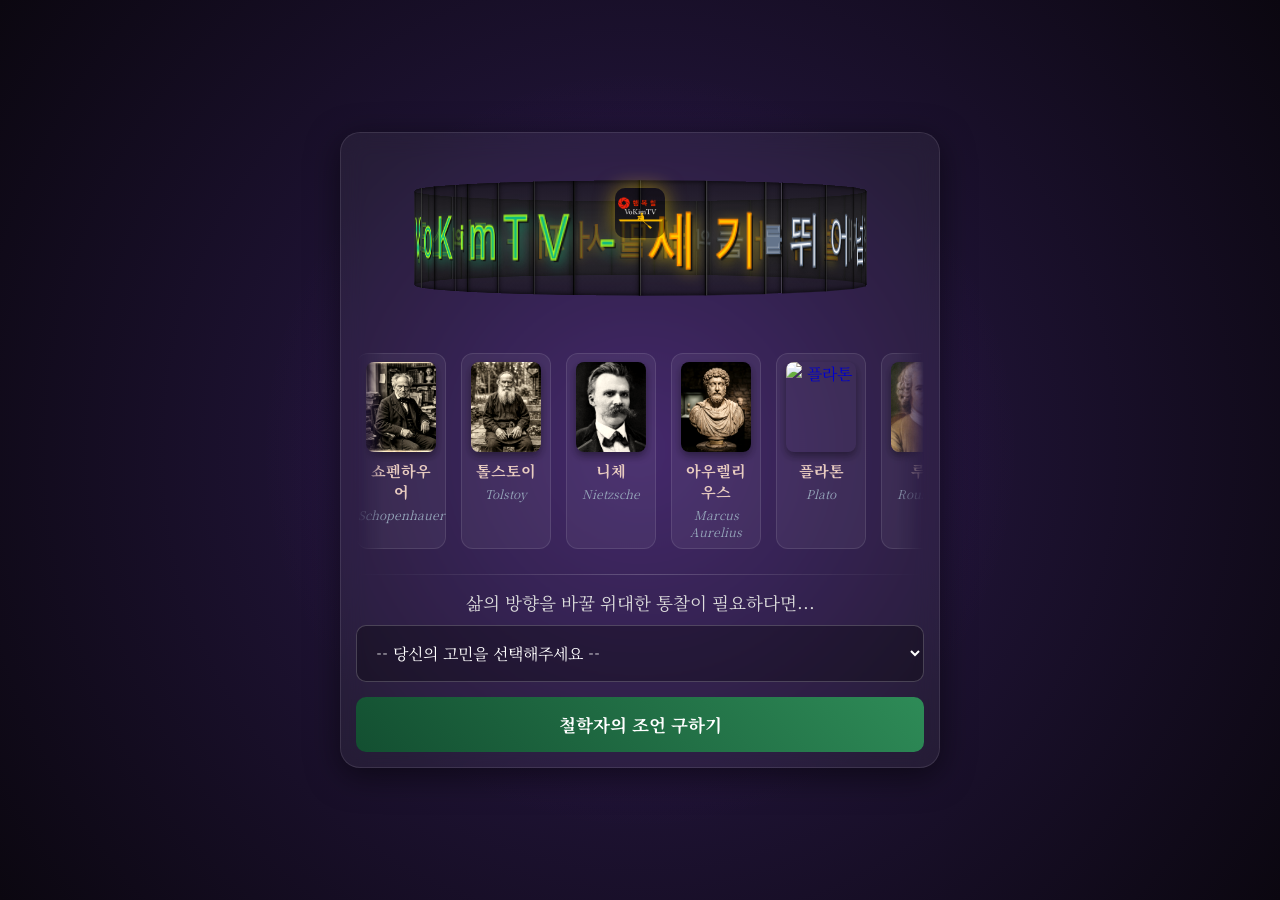
==== philosophy-V1/index.html @ c19c85e0 "Fix embedded git repository issue in philosophy-V1" ====
<!DOCTYPE html>
<html lang="ko">
<head>
    <meta charset="UTF-8">
    <!-- 모바일 기기에서도 예쁘게 보이도록 화면 크기를 맞춰주는 태그입니다 -->
    <meta name="viewport" content="width=device-width, initial-scale=1.0">
    
    <!-- 검색 엔진(구글, 네이버)에 우리 앱이 잘 노출되도록 하는 SEO(검색 엔진 최적화) 설정입니다 -->
    <title>행복칠TV | 시대의 철학 천재들</title>
    <meta name="description" content="명상과 철학의 채널 행복칠TV에서 제공하는 '시대의 철학 천재들'입니다. 쇼펜하우어, 톨스토이 등 천재들의 생각과 명언으로 오늘 하루의 해답을 찾아보세요.">
    
    <!-- Google Fonts에서 우아하고 현대적인 느낌의 폰트(Pretendard/Noto Serif)를 가져옵니다 -->
    <link rel="preconnect" href="https://fonts.googleapis.com">
    <link rel="preconnect" href="https://fonts.gstatic.com" crossorigin>
    <link href="https://fonts.googleapis.com/css2?family=Noto+Serif+KR:wght@300;400;700&display=swap" rel="stylesheet">
    
    <!-- 우리가 예쁘게 꾸밀 CSS 디자인 파일을 연결합니다 (캐시 방지용 버전 추가) -->
    <link rel="stylesheet" href="index.css">
    <!-- 카페24 당당해 폰트 -->
    <link href="https://cdn.jsdelivr.net/gh/projectnoonnu/noonfonts_2001@1.2/Cafe24Dangdanghae.woff" rel="preload" as="font" type="font/woff" crossorigin>
    <style>
        @font-face {
            font-family: 'Cafe24Dangdanghae';
            src: url('https://cdn.jsdelivr.net/gh/projectnoonnu/noonfonts_2001@1.2/Cafe24Dangdanghae.woff') format('woff');
            font-weight: normal;
            font-style: normal;
        }

        /* 브라우저 캐싱을 완벽히 무시하기 위해 팝업 디자인을 HTML에 직접 심어둡니다 */
        .modal-overlay {
            position: fixed;
            top: 0; left: 0; width: 100vw; height: 100vh;
            background: rgba(0, 0, 0, 0.7);
            backdrop-filter: blur(5px);
            display: flex;
            justify-content: center;
            align-items: center;
            z-index: 9999;
        }

        .modal-overlay.hidden {
            display: none !important;
        }

        .modal-content {
            background: linear-gradient(145deg, #1e1e30, #2a2a40);
            padding: 40px;
            border-radius: 20px;
            width: 90%;
            max-width: 500px;
            text-align: center;
            border: 1px solid rgba(255, 255, 255, 0.1);
            box-shadow: 0 20px 50px rgba(0,0,0,0.5);
            position: relative;
            color: white;
        }

        .modal-close-btn {
            position: absolute;
            top: 15px;
            right: 20px;
            background: none;
            border: none;
            font-size: 30px;
            color: #ff2a85;
            cursor: pointer;
            transition: transform 0.2s;
        }

        .modal-close-btn:hover {
            transform: scale(1.2);
        }

        #modal-name {
            font-family: 'Cafe24Dangdanghae', sans-serif;
            color: #a4f522;
            font-size: 2rem;
            margin-bottom: 20px;
        }

        #modal-quote {
            font-family: 'Noto Serif KR', serif;
            font-size: 1.2rem;
            line-height: 1.6;
            margin-bottom: 20px;
            font-style: italic;
            color: #f1f5f9;
        }

        #modal-advice {
            font-size: 0.95rem;
            color: #e8cbc0;
            line-height: 1.5;
        }
    </style>
</head>
<body>
    <!-- 밤하늘이나 우주 같은 배경 효과를 줄 공간입니다 -->
    <div class="background-effect"></div>

    <!-- 화면 중앙에 들어갈 메인 상자(Glassmorphism 유리 효과)입니다 -->
    <main class="container">
        <header>
            <div class="circular-logo-container">
                <div class="logo-center">
                    <img src="logo.png" alt="행복칠 로고">
                </div>
                <div class="scene">
                    <div class="carousel">
                        <div class="carousel__cell cell-normal" style="transform: rotateY(6.75deg) translateZ(220px);"><span class="text-gold">세</span></div>
                        <div class="carousel__cell cell-normal" style="transform: rotateY(20.25deg) translateZ(220px);"><span class="text-gold">기</span></div>
                        <div class="carousel__cell cell-particle" style="transform: rotateY(29.25deg) translateZ(220px);"><span class="particle text-silver">를</span></div>
                        <div class="carousel__cell cell-normal" style="transform: rotateY(38.25deg) translateZ(220px);"><span class="text-silver">뛰</span></div>
                        <div class="carousel__cell cell-normal" style="transform: rotateY(51.75deg) translateZ(220px);"><span class="text-silver">어</span></div>
                        <div class="carousel__cell cell-normal" style="transform: rotateY(65.25deg) translateZ(220px);"><span class="text-silver">넘</span></div>
                        <div class="carousel__cell cell-particle" style="transform: rotateY(74.25deg) translateZ(220px);"><span class="particle text-silver">은</span></div>
                        <div class="carousel__cell cell-normal" style="transform: rotateY(83.25deg) translateZ(220px);"><span class="text-silver">천</span></div>
                        <div class="carousel__cell cell-normal" style="transform: rotateY(96.75deg) translateZ(220px);"><span class="text-silver">재</span></div>
                        <div class="carousel__cell cell-normal" style="transform: rotateY(110.25deg) translateZ(220px);"><span class="text-gold">철</span></div>
                        <div class="carousel__cell cell-normal" style="transform: rotateY(123.75deg) translateZ(220px);"><span class="text-gold">학</span></div>
                        <div class="carousel__cell cell-normal" style="transform: rotateY(137.25deg) translateZ(220px);"><span class="text-gold">자</span></div>
                        <div class="carousel__cell cell-normal" style="transform: rotateY(150.75deg) translateZ(220px);"><span class="text-silver">들</span></div>
                        <div class="carousel__cell cell-particle" style="transform: rotateY(159.75deg) translateZ(220px);"><span class="particle text-silver">의</span></div>
                        <div class="carousel__cell cell-normal" style="transform: rotateY(168.75deg) translateZ(220px);"><span class="text-gold">비</span></div>
                        <div class="carousel__cell cell-normal" style="transform: rotateY(182.25deg) translateZ(220px);"><span class="text-gold">밀</span></div>
                        <div class="carousel__cell cell-normal" style="transform: rotateY(195.75deg) translateZ(220px);"><span class="text-gold">서</span></div>
                        <div class="carousel__cell cell-normal" style="transform: rotateY(209.25deg) translateZ(220px);"><span class="text-gold">재</span></div>
                        <div class="carousel__cell cell-normal" style="transform: rotateY(222.75deg) translateZ(220px);"><span class="text-green">-</span></div>
                        <div class="carousel__cell cell-normal" style="transform: rotateY(236.25deg) translateZ(220px);"><span class="text-green">김</span></div>
                        <div class="carousel__cell cell-particle" style="transform: rotateY(245.25deg) translateZ(220px);"><span class="particle text-green">의</span></div>
                        <div class="carousel__cell cell-normal" style="transform: rotateY(254.25deg) translateZ(220px);"><span class="text-green">소</span></div>
                        <div class="carousel__cell cell-normal" style="transform: rotateY(267.75deg) translateZ(220px);"><span class="text-green">리</span></div>
                        <div class="carousel__cell cell-normal" style="transform: rotateY(281.25deg) translateZ(220px);"><span class="text-green">&nbsp;</span></div>
                        <div class="carousel__cell cell-english" style="transform: rotateY(292.50deg) translateZ(220px);"><span class="text-green">V</span></div>
                        <div class="carousel__cell cell-english" style="transform: rotateY(301.50deg) translateZ(220px);"><span class="text-green">o</span></div>
                        <div class="carousel__cell cell-english" style="transform: rotateY(310.50deg) translateZ(220px);"><span class="text-green">K</span></div>
                        <div class="carousel__cell cell-particle" style="transform: rotateY(317.25deg) translateZ(220px);"><span class="particle text-green">i</span></div>
                        <div class="carousel__cell cell-english" style="transform: rotateY(324.00deg) translateZ(220px);"><span class="text-green">m</span></div>
                        <div class="carousel__cell cell-english" style="transform: rotateY(333.00deg) translateZ(220px);"><span class="text-green">T</span></div>
                        <div class="carousel__cell cell-english" style="transform: rotateY(342.00deg) translateZ(220px);"><span class="text-green">V</span></div>
                        <div class="carousel__cell cell-normal" style="transform: rotateY(353.25deg) translateZ(220px);"><span class="text-green">-</span></div>
                    </div>
                </div>
            </div>
        </header>

        <!-- 철학자 갤러리 (메인 상자 내부 자동 스크롤) -->
        <div class="philosopher-gallery">
            <div class="gallery-track">
                <!-- 1세트 -->
                <a href="#" class="gallery-card" data-philosopher="쇼펜하우어">
                    <img src="images/schopenhauer.jpg" alt="쇼펜하우어">
                    <span class="name-ko">쇼펜하우어</span>
                    <span class="name-en">Schopenhauer</span>
                </a>
                <a href="#" class="gallery-card" data-philosopher="톨스토이">
                    <img src="images/tolstoy.jpg" alt="톨스토이">
                    <span class="name-ko">톨스토이</span>
                    <span class="name-en">Tolstoy</span>
                </a>
                <a href="#" class="gallery-card" data-philosopher="니체">
                    <img src="images/nietzsche.jpg" alt="니체">
                    <span class="name-ko">니체</span>
                    <span class="name-en">Nietzsche</span>
                </a>
                <a href="#" class="gallery-card" data-philosopher="아우렐리우스">
                    <img src="images/aurelius.jpg" alt="아우렐리우스">
                    <span class="name-ko">아우렐리우스</span>
                    <span class="name-en">Marcus Aurelius</span>
                </a>
                <a href="#" class="gallery-card" data-philosopher="플라톤">
                    <img src="images/plato.jpg" alt="플라톤">
                    <span class="name-ko">플라톤</span>
                    <span class="name-en">Plato</span>
                </a>
                <a href="#" class="gallery-card" data-philosopher="루소">
                    <img src="images/rousseau.jpg" alt="루소">
                    <span class="name-ko">루소</span>
                    <span class="name-en">Rousseau</span>
                </a>

                <!-- 2세트 (자연스러운 무한 스크롤 연결을 위해 복제) -->
                <a href="#" class="gallery-card" data-philosopher="쇼펜하우어">
                    <img src="images/schopenhauer.jpg" alt="쇼펜하우어">
                    <span class="name-ko">쇼펜하우어</span>
                    <span class="name-en">Schopenhauer</span>
                </a>
                <a href="#" class="gallery-card" data-philosopher="톨스토이">
                    <img src="images/tolstoy.jpg" alt="톨스토이">
                    <span class="name-ko">톨스토이</span>
                    <span class="name-en">Tolstoy</span>
                </a>
                <a href="#" class="gallery-card" data-philosopher="니체">
                    <img src="images/nietzsche.jpg" alt="니체">
                    <span class="name-ko">니체</span>
                    <span class="name-en">Nietzsche</span>
                </a>
                <a href="#" class="gallery-card" data-philosopher="아우렐리우스">
                    <img src="images/aurelius.jpg" alt="아우렐리우스">
                    <span class="name-ko">아우렐리우스</span>
                    <span class="name-en">Marcus Aurelius</span>
                </a>
                <a href="#" class="gallery-card" data-philosopher="플라톤">
                    <img src="images/plato.jpg" alt="플라톤">
                    <span class="name-ko">플라톤</span>
                    <span class="name-en">Plato</span>
                </a>
                <a href="#" class="gallery-card" data-philosopher="루소">
                    <img src="images/rousseau.jpg" alt="루소">
                    <span class="name-ko">루소</span>
                    <span class="name-en">Rousseau</span>
                </a>
            </div>
        </div>

        <hr class="divider">

        <!-- 사용자가 고민을 선택하는 영역입니다 -->
        <section class="selection-area">
            <label for="worry-select">삶의 방향을 바꿀 위대한 통찰이 필요하다면...</label>
            <select id="worry-select">
                <option value="none">-- 당신의 고민을 선택해주세요 --</option>
                <option value="money">💸 팍팍한 현실과 돈 걱정</option>
                <option value="human">💔 믿었던 사람에게 받은 상처</option>
                <option value="compare">👀 자꾸만 남들과 비교되는 내 처지</option>
                <option value="burnout">🔋 아무것도 하기 싫은 무기력과 번아웃</option>
                <option value="life">🧭 늦은 건 아닐까 막막한 진로와 미래</option>
                <option value="aging">🕰️ 나이 듦과 건강에 대한 두려움</option>
                <option value="family">👨‍👩‍👧‍👦 가깝고도 먼 가족과의 갈등</option>
                <option value="work">🏢 직장 상사나 동료와의 스트레스</option>
                <option value="mind">🌪️ 이유 없이 찾아오는 우울과 불안</option>
                <option value="politics">😤 답답한 사회와 쏟아지는 자극들</option>
            </select>
        </section>

        <!-- 룰렛 버튼과 빙글빙글 돌아가는 효과가 나타날 영역입니다 -->
        <section class="roulette-area">
            <button id="spin-btn" class="glow-on-hover">철학자의 조언 구하기</button>
            <div id="loading-spinner" class="hidden">
                <div class="spinner"></div>
                <p>철학자가 당신을 위한 지혜를 고르는 중입니다...</p>
            </div>
        </section>

        <!-- 명언 결과가 짠! 하고 나타나는 영역입니다 -->
        <section id="result-area" class="hidden">
            <div class="quote-card">
                <h2 id="philosopher-name">쇼펜하우어</h2>
                <blockquote id="quote-text">"인간의 행복은 거의 전적으로 그의 내면의 상태에 달려 있다."</blockquote>
                <p id="quote-interpretation">행복칠TV 해석: 남의 시선에 얽매이지 말고 당신의 마음을 먼저 돌보라는 뜻입니다.</p>
            </div>
            
            <!-- 유튜브 채널로 유도하는 가장 중요한 '수익화 버튼'입니다 -->
            <a href="#" target="_blank" class="youtube-btn" id="youtube-link">
                📺 이 철학자에 대한 행복칠TV 영상 바로보기
            </a>
        </section>
    </main>

    <!-- 철학자 갤러리 팝업 모달 -->
    <div id="philosopher-modal" class="modal-overlay hidden">
        <div class="modal-content">
            <button id="modal-close" class="modal-close-btn">&times;</button>
            <h2 id="modal-name">철학자 이름</h2>
            <blockquote id="modal-quote">"명언 내용"</blockquote>
            <p id="modal-advice">해석 내용</p>
            <a href="#" target="_blank" class="youtube-btn" id="modal-youtube-link" style="margin-top: 20px; font-size: 0.9rem; padding: 10px 15px;">
                📺 행복칠TV에서 이 철학자 영상 찾기
            </a>
        </div>
    </div>

    <!-- 유튜브 영상 내장(임베드) 모달 -->
    <div id="video-modal" class="modal-overlay hidden">
        <div class="video-modal-content">
            <button id="video-close" class="close-btn">&times;</button>
            <div class="iframe-container">
                <iframe id="youtube-iframe" src="" frameborder="0" allow="accelerometer; autoplay; clipboard-write; encrypted-media; gyroscope; picture-in-picture" allowfullscreen></iframe>
            </div>
        </div>
    </div>

    <!-- 데이터베이스 및 스크립트 연결 -->
    <script src="videos.js?v=1"></script>
    <script src="app.js?v=4"></script>
</body>
</html>
---- philosophy-V1/index.css ----
/* 
   ====================================================
   행복칠TV 철학자 상담소 - 프리미엄 다크모드 디자인 (index.css)
   ====================================================
*/

/* 모든 요소의 여백을 초기화하고 크기 계산을 직관적으로 만듭니다 */
* {
    margin: 0;
    padding: 0;
    box-sizing: border-box;
}

/* 전체 페이지 배경 및 기본 글꼴 설정 */
body {
    /* 명상과 철학에 어울리는 명조체(Noto Serif KR)를 적용합니다 */
    font-family: 'Noto Serif KR', serif;
    /* 신비로운 심연을 표현하는 어두운 그라데이션 배경입니다 */
    background: radial-gradient(circle at center, #2c1b4d, #0b0710);
    color: #f0f0f0; /* 글씨는 밝은 회색으로 하여 눈을 편안하게 합니다 */
    min-height: 100vh; /* 화면 높이를 100% 꽉 채웁니다 */
    display: flex;
    justify-content: center; /* 가로 가운데 정렬 */
    align-items: center; /* 세로 가운데 정렬 */
    overflow-x: hidden;
}

/* 화면 배경에 깔리는 은은한 빛 효과 (신비로움 추가) */
.background-effect {
    position: absolute;
    top: 50%;
    left: 50%;
    transform: translate(-50%, -50%);
    width: 60vw;
    height: 60vw;
    background: radial-gradient(circle, rgba(138, 43, 226, 0.15) 0%, transparent 70%);
    border-radius: 50%;
    z-index: -1; /* 다른 내용들보다 뒤로 보냅니다 */
    animation: pulse 8s infinite alternate; /* 천천히 커졌다 작아지는 숨쉬기 애니메이션 */
}

@keyframes pulse {
    0% { transform: translate(-50%, -50%) scale(1); }
    100% { transform: translate(-50%, -50%) scale(1.1); }
}

/* 메인 컨텐츠 상자 (고급스러운 유리 질감 효과 - Glassmorphism) */
.container {
    width: 90%;
    max-width: 600px;
    background: rgba(255, 255, 255, 0.05); /* 반투명한 흰색 배경 */
    backdrop-filter: blur(12px); /* 배경을 흐리게(블러) 처리하여 유리처럼 보이게 합니다 */
    -webkit-backdrop-filter: blur(12px);
    border: 1px solid rgba(255, 255, 255, 0.1); /* 얇고 투명한 테두리 */
    border-radius: 20px; /* 모서리를 둥글게 */
    padding: 15px 15px; /* 상하좌우 여백을 최대한 줄여 세로 길이를 팍팍 압축합니다 */
    text-align: center;
    box-shadow: 0 8px 32px 0 rgba(0, 0, 0, 0.5); /* 입체감을 주는 그림자 */
}

/* 제목 부분 디자인 */
header {
    margin-bottom: 10px; /* 여백 더 축소 */
}

/* 3D 로고 및 캐러셀을 감싸는 전체 컨테이너 */
.circular-logo-container {
    position: relative;
    width: 100%; 
    height: 180px; /* 전체 높이 대폭 축소 (기존 250px -> 180px) */
    margin: 0 auto 20px auto;
    display: flex;
    justify-content: center;
    align-items: center;
}

/* 중앙 로고 이미지 설정 */
.logo-center {
    position: absolute;
    width: 50px; 
    height: 50px;
    border-radius: 10px;
    z-index: 10;
    box-shadow: 0 0 20px rgba(255, 215, 0, 0.5); 
    background: rgba(0, 0, 0, 0.4); 
    display: flex;
    justify-content: center;
    align-items: center;
    transform: translateY(-25px); /* 로고를 위로 약 2센티 정도 올림 */
}

.logo-center img {
    width: 90%; 
    height: 90%;
    object-fit: contain; 
}

/* 3D 씬 (퍼스펙티브 제공) */
.scene {
    width: 100%;
    height: 180px;
    perspective: 1000px; 
    display: flex;
    justify-content: center;
    align-items: center;
    position: absolute;
    pointer-events: none; 
}

/* 회전하는 캐러셀 트랙 */
.carousel {
    width: 0px; /* 가운데 정렬을 위해 0으로 설정 */
    height: 90px; 
    position: relative;
    transform-style: preserve-3d;
    animation: spin-carousel 120s infinite linear; 
}

@keyframes spin-carousel {
    /* 반지름 축소(220px)에 맞춰 틸트 각도 조절 */
    0% { transform: translateZ(-220px) rotateX(-5deg) rotateY(0deg); }
    100% { transform: translateZ(-220px) rotateX(-5deg) rotateY(-360deg); } 
}

/* 낱글자가 들어가는 각각의 이미지 카드 (포스터) */
.carousel__cell {
    position: absolute;
    height: 90px; /* 높이 축소 */
    top: 0;
    display: flex;
    justify-content: center;
    align-items: center;
    backface-visibility: visible; 
    
    background: linear-gradient(180deg, rgba(20,20,20,0.6) 0%, rgba(50,50,50,0.7) 50%, rgba(20,20,20,0.6) 100%);
    border-left: 1px solid rgba(0,0,0,0.8);
    border-right: 1px solid rgba(255,255,255,0.15); 
    box-shadow: inset 0 0 5px rgba(0,0,0,0.9);
}

.cell-normal {
    width: 54px;
    left: -27px; /* 중앙 정렬 */
}

.cell-english {
    width: 36px;
    left: -18px;
}

.cell-particle {
    width: 18px; /* 조사가 들어간 셀의 넓이를 대폭 축소! */
    left: -9px; /* 중앙 정렬 */
}

/* 텍스트 스타일 최적화 */
.carousel__cell span {
    font-family: 'Cafe24Dangdanghae', sans-serif;
    font-size: 38px; /* 더 많은 글자를 담기 위해 크기 최적화 */
    color: #ff2a85;
    text-shadow: 
        1px 1px 0px #111,
        2px 2px 0px #111,
        3px 3px 4px rgba(0,0,0,0.9);
    -webkit-text-stroke: 1.2px #a4f522; 
    transform: scaleY(1.3); 
    display: inline-block;
}

/* 3D 자막 전용 고급 색상 클래스 추가 */
.text-green {
    color: #10b981 !important; /* 에메랄드 녹색 */
    -webkit-text-stroke: 1.2px #a4f522 !important;
    text-shadow: 1px 1px 0px #111, 2px 2px 0px #111, 3px 3px 10px rgba(16,185,129,0.8) !important;
}

.text-gold {
    color: #FFD700 !important; /* 황금색 (세월의 깊이와 가치) */
    -webkit-text-stroke: 1.2px #ff8c00 !important;
    text-shadow: 1px 1px 0px #111, 2px 2px 0px #111, 3px 3px 10px rgba(255,215,0,0.8) !important;
}

.text-silver {
    color: #f8fafc !important; /* 깨끗한 은백색 (다른 색상을 돋보이게 함) */
    -webkit-text-stroke: 1.2px #64748b !important;
    text-shadow: 1px 1px 0px #111, 2px 2px 0px #111, 3px 3px 8px rgba(0,0,0,0.9) !important;
}

/* 조사(의, 을, 는)를 특별히 작게 처리 */
.carousel__cell span.particle {
    font-size: 20px; /* 조사 글자크기 축소 */
    color: #ff85c0; 
    -webkit-text-stroke: 0.8px #a4f522;
}



/* 영역을 부드럽게 나눠주는 구분선 */
.divider {
    border: 0;
    height: 1px;
    background: linear-gradient(to right, rgba(255,255,255,0), rgba(255,255,255,0.2), rgba(255,255,255,0));
    margin: 15px 0; /* 마진 더 축소 */
}

/* 고민 선택 영역 디자인 */
.selection-area {
    margin-bottom: 15px; /* 마진 더 축소 */
}

.selection-area label {
    display: block;
    margin-bottom: 10px;
    font-size: 1.1rem;
    color: #ddd;
}

/* 드롭다운 메뉴 디자인 */
select {
    width: 100%;
    padding: 15px;
    font-size: 1rem;
    font-family: inherit;
    background: rgba(0, 0, 0, 0.3); /* 반투명한 검은색 배경 */
    color: white;
    border: 1px solid rgba(255, 255, 255, 0.2);
    border-radius: 10px;
    outline: none;
    cursor: pointer;
    transition: all 0.3s ease; /* 부드러운 전환 효과 */
}

.selection-area select:focus {
    border-color: #a4f522; /* 포커스 시 테두리 색상 (네온 그린) */
    box-shadow: 0 0 8px rgba(164, 245, 34, 0.4);
}

/* 직접 입력용 텍스트 박스 */
#custom-worry-input {
    width: 100%;
    padding: 12px;
    margin-top: 10px;
    border: 2px solid rgba(255,255,255,0.2);
    border-radius: 8px;
    background: rgba(0,0,0,0.5);
    color: white;
    font-size: 1rem;
    font-family: 'Cafe24Dangdanghae', sans-serif;
    outline: none;
    transition: border-color 0.3s;
}

#custom-worry-input:focus {
    border-color: #a4f522;
    box-shadow: 0 0 8px rgba(164, 245, 34, 0.4);
}

.text-silver {
    color: #e2e8f0;
    text-shadow: 0 0 5px rgba(226, 232, 240, 0.4);
}

.text-cyan {
    color: #00e5ff;
    text-shadow: 0 0 15px rgba(0, 229, 255, 0.8),
                 0 0 30px rgba(0, 229, 255, 0.4);
}

select option {
    background: #1a1a1a;
    color: white;
}

/* 룰렛 버튼 디자인 (아직 고민을 안 골랐을 때) */
#spin-btn {
    width: 100%;
    padding: 15px;
    font-size: 1.1rem;
    font-weight: bold;
    color: white;
    background: linear-gradient(45deg, #134f31, #2e8b57); /* 다크 그린 -> 씨그린 */
    border: none;
    border-radius: 10px;
    cursor: pointer;
    transition: all 0.3s ease;
    font-family: inherit;
}

/* 버튼이 활성화되었을 때 호버(마우스 올림) 효과 */
#spin-btn:not([disabled]):hover {
    transform: translateY(-2px); /* 살짝 위로 떠오르는 효과 */
    box-shadow: 0 5px 15px rgba(46, 139, 87, 0.5); /* 녹색빛 그림자 발산 */
}

/* 버튼이 비활성화(고민 미선택) 상태일 때 */
#spin-btn[disabled] {
    background: rgba(255, 255, 255, 0.1);
    color: #666;
    cursor: not-allowed;
    box-shadow: none;
}

/* 로딩 스피너 애니메이션 */
#loading-spinner {
    margin-top: 20px;
}

.spinner {
    width: 40px;
    height: 40px;
    border: 4px solid rgba(255, 255, 255, 0.1);
    border-top: 4px solid #2e8b57; /* 스피너의 윗부분을 녹색으로 변경 */
    border-radius: 50%;
    margin: 0 auto 15px;
    animation: spin 1s linear infinite; /* 빙글빙글 돕니다 */
}

@keyframes spin {
    0% { transform: rotate(0deg); }
    100% { transform: rotate(360deg); }
}

/* 결과창 숨기기/보이기용 클래스 */
.hidden {
    display: none !important;
}

/* 명언 결과 카드 디자인 */
#result-area {
    margin-top: 15px; /* 공간 절약을 위해 상단 여백 축소 */
    animation: fadeIn 1s ease-out;
}

@keyframes fadeIn {
    from { opacity: 0; transform: translateY(20px); }
    to { opacity: 1; transform: translateY(0); }
}

.quote-card {
    background: rgba(0, 0, 0, 0.4);
    padding: 8px 15px; /* 세로 여백을 더 극단적으로 줄입니다 */
    border-radius: 15px;
    border-left: 5px solid #2e8b57;
    margin-bottom: 10px; /* 세로 여백 줄임 */
    width: 100%; /* 가로를 꽉 채워 글줄이 밑으로 넘어가지 않게 방지 (세로 길이 축소 효과) */
    max-width: 100%;
}

#philosopher-name {
    font-size: 1.1rem;
    color: #e8cbc0;
    margin-bottom: 5px; /* 세로 여백 최소화 */
}

#quote-text {
    font-size: 1.1rem;
    line-height: 1.3;
    font-style: italic;
    margin-bottom: 8px; /* 세로 여백 최소화 */
}

#quote-interpretation {
    font-size: 0.9rem;
    color: #b0b0b0;
    background: rgba(255, 255, 255, 0.05);
    padding: 8px; /* 내부 여백 최소화 */
    border-radius: 8px;
    line-height: 1.3;
}

/* 유튜브 연계 버튼 (중요!) */
.youtube-btn {
    display: inline-block;
    padding: 8px 15px; /* 버튼 세로 길이도 줄여서 하단 여백 확보 */
    background-color: #10b981; /* 눈이 편안한 에메랄드 녹색 */
    color: white;
    text-decoration: none;
    border-radius: 30px;
    font-weight: bold;
    font-size: 1rem;
    transition: all 0.3s ease;
}

.youtube-btn:hover {
    background-color: #059669; /* 마우스 올렸을 때 조금 더 짙은 녹색 */
    box-shadow: 0 4px 15px rgba(16, 185, 129, 0.4);
    transform: scale(1.05); /* 살짝 커지는 효과 */
}

/* =========================================
   철학자 갤러리 (메인 카드 내부 삽입 & 자동 스크롤) 
   ========================================= */
.philosopher-gallery {
    display: block;
    overflow: hidden;
    width: 100%;
    padding: 5px 0 10px 0; /* 상하 패딩 축소 */
    margin-bottom: 10px; /* 하단 마진 축소 */
    position: relative;
    /* 카드들의 양쪽 끝이 자연스럽게 사라지도록 그라데이션 마스크 효과 적용 */
    -webkit-mask-image: linear-gradient(to right, transparent, black 5%, black 95%, transparent);
    mask-image: linear-gradient(to right, transparent, black 5%, black 95%, transparent);
}

.gallery-track {
    display: flex;
    gap: 15px; /* 사진 사이 간격 살짝 축소 */
    width: max-content;
    -webkit-animation: scroll-gallery 25s linear infinite;
    animation: scroll-gallery 25s linear infinite;
}

.gallery-track:hover {
    -webkit-animation-play-state: paused;
    animation-play-state: paused;
}

.gallery-card {
    flex: 0 0 auto;
    width: 90px;
    display: flex;
    flex-direction: column;
    align-items: center;
    text-decoration: none;
    background: rgba(255, 255, 255, 0.05);
    border-radius: 12px;
    padding: 8px 8px;
    transition: transform 0.3s ease, background 0.3s ease;
    border: 1px solid rgba(255, 255, 255, 0.1);
}

.gallery-card:hover {
    transform: translateY(-5px);
    background: rgba(46, 139, 87, 0.15); /* 에메랄드 녹색 은은한 호버 효과 */
    border-color: rgba(46, 139, 87, 0.5);
}

.gallery-card img {
    width: 70px;
    height: 90px;
    object-fit: cover;
    border-radius: 8px; /* 원이 아닌 약간 둥근 사각형 */
    margin-bottom: 8px;
    box-shadow: 0 4px 8px rgba(0,0,0,0.4);
    filter: sepia(0.2) contrast(1.1); /* 옛날 초상화 느낌 유지 */
}

.name-ko {
    font-size: 0.95rem;
    font-weight: 700;
    color: #e8cbc0;
    margin-bottom: 4px;
    text-align: center;
}

.name-en {
    font-size: 0.75rem;
    color: #94a3b8;
    text-align: center;
    font-style: italic;
}

@-webkit-keyframes scroll-gallery {
    /* 이미지는 왼쪽에서 오른쪽으로 흐름 */
    0% { -webkit-transform: translateX(calc(-50% - 7.5px)); transform: translateX(calc(-50% - 7.5px)); }
    100% { -webkit-transform: translateX(0); transform: translateX(0); }
}

@keyframes scroll-gallery {
    /* 이미지는 왼쪽에서 오른쪽으로 흐름 */
    0% { transform: translateX(calc(-50% - 7.5px)); }
    100% { transform: translateX(0); }
}

@-webkit-keyframes sweep-scroll {
    0% { -webkit-transform: translateX(100vw) rotateX(25deg); transform: translateX(100vw) rotateX(25deg); }
    100% { -webkit-transform: translateX(-100vw) rotateX(25deg); transform: translateX(-100vw) rotateX(25deg); } /* 간격 축소 */
}

@keyframes sweep-scroll {
    0% { transform: translateX(100vw) rotateX(25deg); }
    100% { transform: translateX(-100vw) rotateX(25deg); } /* 간격 축소 */
}

@-webkit-keyframes glide-title {
    0% { -webkit-transform: translateX(-10vw); transform: translateX(-10vw); }
    50% { -webkit-transform: translateX(10vw); transform: translateX(10vw); }
    100% { -webkit-transform: translateX(-10vw); transform: translateX(-10vw); }
}

@keyframes glide-title {
    0% { -webkit-transform: translateX(-10vw); transform: translateX(-10vw); }
    50% { -webkit-transform: translateX(10vw); transform: translateX(10vw); }
    100% { -webkit-transform: translateX(-10vw); transform: translateX(-10vw); }
}

@-webkit-keyframes wave-bob {
    0%, 100% { -webkit-transform: translateY(0) rotateZ(0deg); transform: translateY(0) rotateZ(0deg); }
    50% { -webkit-transform: translateY(-15px) rotateZ(-1deg); transform: translateY(-15px) rotateZ(-1deg); }
}

@keyframes wave-bob {
    0%, 100% { transform: translateY(0) rotateZ(0deg); }
    50% { transform: translateY(-15px) rotateZ(-1deg); }
}

/* =========================================================
   철학자 갤러리 모달 (팝업) 스타일
========================================================= */
.modal-overlay {
    position: fixed;
    top: 0; left: 0; width: 100vw; height: 100vh;
    background: rgba(0, 0, 0, 0.7);
    backdrop-filter: blur(5px);
    display: flex;
    justify-content: center;
    align-items: center;
    z-index: 1000;
}

.modal-overlay.hidden {
    display: none !important;
}

.modal-content {
    background: linear-gradient(145deg, #1e1e30, #2a2a40);
    padding: 40px;
    border-radius: 20px;
    width: 90%;
    max-width: 500px;
    text-align: center;
    border: 1px solid rgba(255, 255, 255, 0.1);
    box-shadow: 0 20px 50px rgba(0,0,0,0.5);
    position: relative;
    color: white;
}

.modal-close-btn {
    position: absolute;
    top: 15px;
    right: 20px;
    background: none;
    border: none;
    font-size: 30px;
    color: #ff2a85;
    cursor: pointer;
    transition: transform 0.2s;
}

.modal-close-btn:hover {
    transform: scale(1.2);
}

#modal-name {
    font-family: 'Cafe24Dangdanghae', sans-serif;
    color: #a4f522;
    font-size: 2rem;
    margin-bottom: 20px;
}

#modal-quote {
    font-family: 'Noto Serif KR', serif;
    font-size: 1.2rem;
    line-height: 1.6;
    margin-bottom: 20px;
    font-style: italic;
    color: #f1f5f9;
}

#modal-advice {
    font-size: 0.95rem;
    color: #e8cbc0;
    line-height: 1.5;
}

/* ====================================================
   유튜브 비디오 내장(임베드) 모달 디자인
==================================================== */
.video-modal-content {
    background: rgba(15, 23, 42, 0.95);
    width: 95%;
    max-width: 800px;
    padding: 35px 15px 15px 15px;
    border-radius: 15px;
    position: relative;
    border: 2px solid #a4f522;
    box-shadow: 0 0 25px rgba(164, 245, 34, 0.5);
}

.iframe-container {
    position: relative;
    width: 100%;
    padding-bottom: 56.25%; /* 16:9 비율 (유튜브 황금비율) */
    height: 0;
}

.iframe-container iframe {
    position: absolute;
    top: 0;
    left: 0;
    width: 100%;
    height: 100%;
    border-radius: 8px;
}
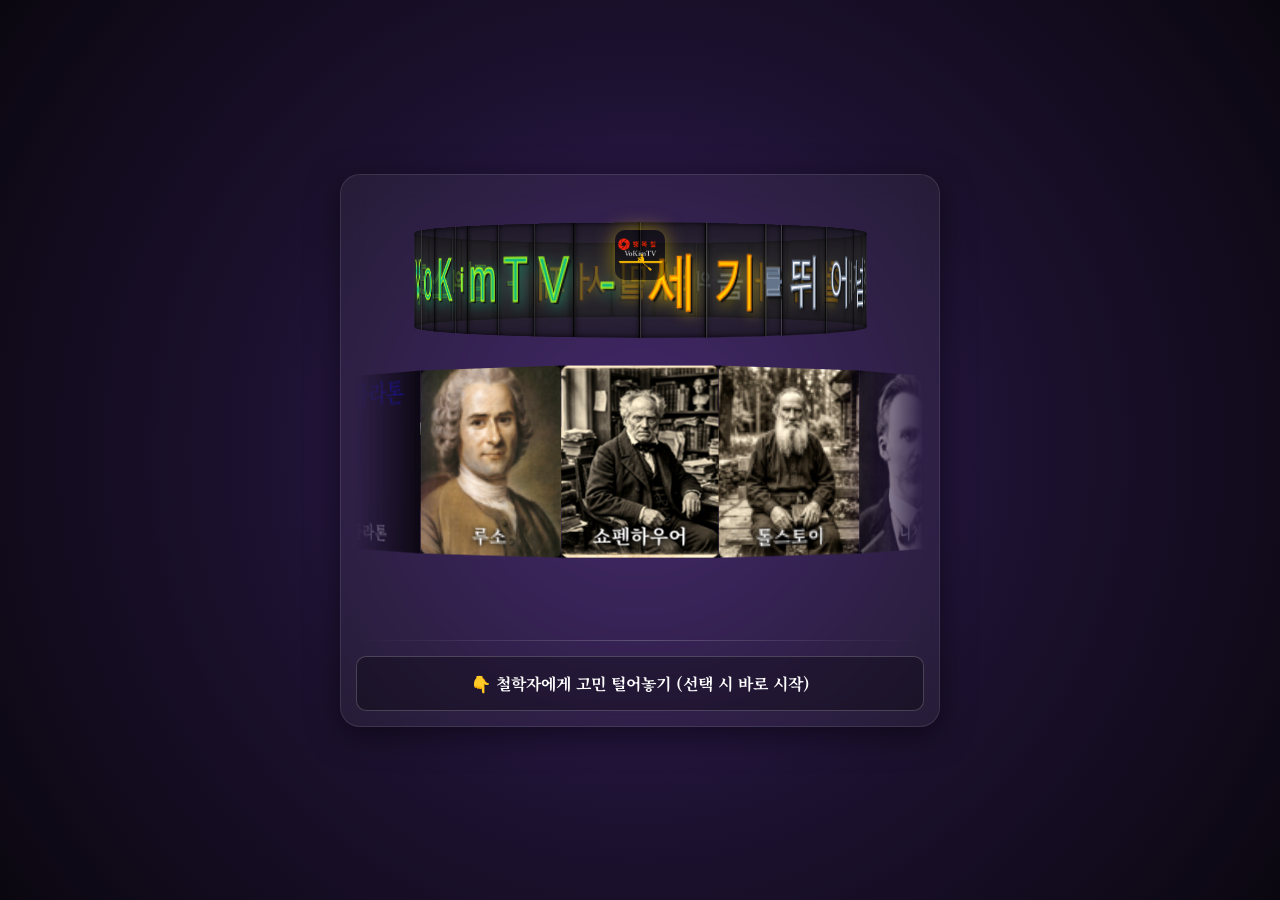
==== commit 80548941: "Update Lotto App UI and deploy Philosophy App V1" ====
--- a/philosophy-V1/index.html
+++ b/philosophy-V1/index.html
@@ -144,82 +144,119 @@
             </div>
         </header>
 
-        <!-- 철학자 갤러리 (메인 상자 내부 자동 스크롤) -->
-        <div class="philosopher-gallery">
-            <div class="gallery-track">
+        <!-- 철학자 3D 입체 갤러리 (회전목마 형태) -->
+        <div class="philosopher-gallery-3d">
+            <div class="gallery-carousel-3d">
                 <!-- 1세트 -->
-                <a href="#" class="gallery-card" data-philosopher="쇼펜하우어">
+                <a href="#" class="gallery-card-3d" data-philosopher="쇼펜하우어" style="transform: rotateY(0deg) translateZ(342px);">
                     <img src="images/schopenhauer.jpg" alt="쇼펜하우어">
                     <span class="name-ko">쇼펜하우어</span>
-                    <span class="name-en">Schopenhauer</span>
-                </a>
-                <a href="#" class="gallery-card" data-philosopher="톨스토이">
+                </a>
+                <a href="#" class="gallery-card-3d" data-philosopher="톨스토이" style="transform: rotateY(15deg) translateZ(342px);">
                     <img src="images/tolstoy.jpg" alt="톨스토이">
                     <span class="name-ko">톨스토이</span>
-                    <span class="name-en">Tolstoy</span>
-                </a>
-                <a href="#" class="gallery-card" data-philosopher="니체">
+                </a>
+                <a href="#" class="gallery-card-3d" data-philosopher="니체" style="transform: rotateY(30deg) translateZ(342px);">
                     <img src="images/nietzsche.jpg" alt="니체">
                     <span class="name-ko">니체</span>
-                    <span class="name-en">Nietzsche</span>
-                </a>
-                <a href="#" class="gallery-card" data-philosopher="아우렐리우스">
+                </a>
+                <a href="#" class="gallery-card-3d" data-philosopher="아우렐리우스" style="transform: rotateY(45deg) translateZ(342px);">
                     <img src="images/aurelius.jpg" alt="아우렐리우스">
                     <span class="name-ko">아우렐리우스</span>
-                    <span class="name-en">Marcus Aurelius</span>
-                </a>
-                <a href="#" class="gallery-card" data-philosopher="플라톤">
+                </a>
+                <a href="#" class="gallery-card-3d" data-philosopher="플라톤" style="transform: rotateY(60deg) translateZ(342px);">
                     <img src="images/plato.jpg" alt="플라톤">
                     <span class="name-ko">플라톤</span>
-                    <span class="name-en">Plato</span>
-                </a>
-                <a href="#" class="gallery-card" data-philosopher="루소">
+                </a>
+                <a href="#" class="gallery-card-3d" data-philosopher="루소" style="transform: rotateY(75deg) translateZ(342px);">
                     <img src="images/rousseau.jpg" alt="루소">
                     <span class="name-ko">루소</span>
-                    <span class="name-en">Rousseau</span>
-                </a>
-
-                <!-- 2세트 (자연스러운 무한 스크롤 연결을 위해 복제) -->
-                <a href="#" class="gallery-card" data-philosopher="쇼펜하우어">
+                </a>
+                <!-- 2세트 -->
+                <a href="#" class="gallery-card-3d" data-philosopher="쇼펜하우어" style="transform: rotateY(90deg) translateZ(342px);">
                     <img src="images/schopenhauer.jpg" alt="쇼펜하우어">
                     <span class="name-ko">쇼펜하우어</span>
-                    <span class="name-en">Schopenhauer</span>
-                </a>
-                <a href="#" class="gallery-card" data-philosopher="톨스토이">
+                </a>
+                <a href="#" class="gallery-card-3d" data-philosopher="톨스토이" style="transform: rotateY(105deg) translateZ(342px);">
                     <img src="images/tolstoy.jpg" alt="톨스토이">
                     <span class="name-ko">톨스토이</span>
-                    <span class="name-en">Tolstoy</span>
-                </a>
-                <a href="#" class="gallery-card" data-philosopher="니체">
+                </a>
+                <a href="#" class="gallery-card-3d" data-philosopher="니체" style="transform: rotateY(120deg) translateZ(342px);">
                     <img src="images/nietzsche.jpg" alt="니체">
                     <span class="name-ko">니체</span>
-                    <span class="name-en">Nietzsche</span>
-                </a>
-                <a href="#" class="gallery-card" data-philosopher="아우렐리우스">
+                </a>
+                <a href="#" class="gallery-card-3d" data-philosopher="아우렐리우스" style="transform: rotateY(135deg) translateZ(342px);">
                     <img src="images/aurelius.jpg" alt="아우렐리우스">
                     <span class="name-ko">아우렐리우스</span>
-                    <span class="name-en">Marcus Aurelius</span>
-                </a>
-                <a href="#" class="gallery-card" data-philosopher="플라톤">
+                </a>
+                <a href="#" class="gallery-card-3d" data-philosopher="플라톤" style="transform: rotateY(150deg) translateZ(342px);">
                     <img src="images/plato.jpg" alt="플라톤">
                     <span class="name-ko">플라톤</span>
-                    <span class="name-en">Plato</span>
-                </a>
-                <a href="#" class="gallery-card" data-philosopher="루소">
+                </a>
+                <a href="#" class="gallery-card-3d" data-philosopher="루소" style="transform: rotateY(165deg) translateZ(342px);">
                     <img src="images/rousseau.jpg" alt="루소">
                     <span class="name-ko">루소</span>
-                    <span class="name-en">Rousseau</span>
+                </a>
+                <!-- 3세트 -->
+                <a href="#" class="gallery-card-3d" data-philosopher="쇼펜하우어" style="transform: rotateY(180deg) translateZ(342px);">
+                    <img src="images/schopenhauer.jpg" alt="쇼펜하우어">
+                    <span class="name-ko">쇼펜하우어</span>
+                </a>
+                <a href="#" class="gallery-card-3d" data-philosopher="톨스토이" style="transform: rotateY(195deg) translateZ(342px);">
+                    <img src="images/tolstoy.jpg" alt="톨스토이">
+                    <span class="name-ko">톨스토이</span>
+                </a>
+                <a href="#" class="gallery-card-3d" data-philosopher="니체" style="transform: rotateY(210deg) translateZ(342px);">
+                    <img src="images/nietzsche.jpg" alt="니체">
+                    <span class="name-ko">니체</span>
+                </a>
+                <a href="#" class="gallery-card-3d" data-philosopher="아우렐리우스" style="transform: rotateY(225deg) translateZ(342px);">
+                    <img src="images/aurelius.jpg" alt="아우렐리우스">
+                    <span class="name-ko">아우렐리우스</span>
+                </a>
+                <a href="#" class="gallery-card-3d" data-philosopher="플라톤" style="transform: rotateY(240deg) translateZ(342px);">
+                    <img src="images/plato.jpg" alt="플라톤">
+                    <span class="name-ko">플라톤</span>
+                </a>
+                <a href="#" class="gallery-card-3d" data-philosopher="루소" style="transform: rotateY(255deg) translateZ(342px);">
+                    <img src="images/rousseau.jpg" alt="루소">
+                    <span class="name-ko">루소</span>
+                </a>
+                <!-- 4세트 -->
+                <a href="#" class="gallery-card-3d" data-philosopher="쇼펜하우어" style="transform: rotateY(270deg) translateZ(342px);">
+                    <img src="images/schopenhauer.jpg" alt="쇼펜하우어">
+                    <span class="name-ko">쇼펜하우어</span>
+                </a>
+                <a href="#" class="gallery-card-3d" data-philosopher="톨스토이" style="transform: rotateY(285deg) translateZ(342px);">
+                    <img src="images/tolstoy.jpg" alt="톨스토이">
+                    <span class="name-ko">톨스토이</span>
+                </a>
+                <a href="#" class="gallery-card-3d" data-philosopher="니체" style="transform: rotateY(300deg) translateZ(342px);">
+                    <img src="images/nietzsche.jpg" alt="니체">
+                    <span class="name-ko">니체</span>
+                </a>
+                <a href="#" class="gallery-card-3d" data-philosopher="아우렐리우스" style="transform: rotateY(315deg) translateZ(342px);">
+                    <img src="images/aurelius.jpg" alt="아우렐리우스">
+                    <span class="name-ko">아우렐리우스</span>
+                </a>
+                <a href="#" class="gallery-card-3d" data-philosopher="플라톤" style="transform: rotateY(330deg) translateZ(342px);">
+                    <img src="images/plato.jpg" alt="플라톤">
+                    <span class="name-ko">플라톤</span>
+                </a>
+                <a href="#" class="gallery-card-3d" data-philosopher="루소" style="transform: rotateY(345deg) translateZ(342px);">
+                    <img src="images/rousseau.jpg" alt="루소">
+                    <span class="name-ko">루소</span>
                 </a>
             </div>
         </div>
 
         <hr class="divider">
 
-        <!-- 사용자가 고민을 선택하는 영역입니다 -->
-        <section class="selection-area">
-            <label for="worry-select">삶의 방향을 바꿀 위대한 통찰이 필요하다면...</label>
-            <select id="worry-select">
-                <option value="none">-- 당신의 고민을 선택해주세요 --</option>
+        <!-- 룰렛 버튼과 빙글빙글 돌아가는 효과가 나타날 영역입니다 -->
+        <section class="roulette-area">
+            <!-- 드롭다운 버튼 하나로 모든 걸 해결합니다! -->
+            <select id="worry-select" class="glow-on-hover" style="appearance: none; text-align: center; cursor: pointer; width: 100%; font-weight: bold;">
+                <option value="none">👇 철학자에게 고민 털어놓기 (선택 시 바로 시작)</option>
                 <option value="money">💸 팍팍한 현실과 돈 걱정</option>
                 <option value="human">💔 믿었던 사람에게 받은 상처</option>
                 <option value="compare">👀 자꾸만 남들과 비교되는 내 처지</option>
@@ -231,12 +268,8 @@
                 <option value="mind">🌪️ 이유 없이 찾아오는 우울과 불안</option>
                 <option value="politics">😤 답답한 사회와 쏟아지는 자극들</option>
             </select>
-        </section>
-
-        <!-- 룰렛 버튼과 빙글빙글 돌아가는 효과가 나타날 영역입니다 -->
-        <section class="roulette-area">
-            <button id="spin-btn" class="glow-on-hover">철학자의 조언 구하기</button>
-            <div id="loading-spinner" class="hidden">
+            
+            <div id="loading-spinner" class="hidden" style="margin-top: 20px;">
                 <div class="spinner"></div>
                 <p>철학자가 당신을 위한 지혜를 고르는 중입니다...</p>
             </div>
--- a/philosophy-V1/index.css
+++ b/philosophy-V1/index.css
@@ -388,88 +388,92 @@
 }
 
 /* =========================================
-   철학자 갤러리 (메인 카드 내부 삽입 & 자동 스크롤) 
+   철학자 3D 입체 갤러리 (회전목마 스타일) 
    ========================================= */
-.philosopher-gallery {
-    display: block;
-    overflow: hidden;
+.philosopher-gallery-3d {
     width: 100%;
-    padding: 5px 0 10px 0; /* 상하 패딩 축소 */
-    margin-bottom: 10px; /* 하단 마진 축소 */
-    position: relative;
-    /* 카드들의 양쪽 끝이 자연스럽게 사라지도록 그라데이션 마스크 효과 적용 */
-    -webkit-mask-image: linear-gradient(to right, transparent, black 5%, black 95%, transparent);
-    mask-image: linear-gradient(to right, transparent, black 5%, black 95%, transparent);
-}
-
-.gallery-track {
-    display: flex;
-    gap: 15px; /* 사진 사이 간격 살짝 축소 */
-    width: max-content;
-    -webkit-animation: scroll-gallery 25s linear infinite;
-    animation: scroll-gallery 25s linear infinite;
-}
-
-.gallery-track:hover {
-    -webkit-animation-play-state: paused;
+    height: 300px; /* 반경이 훨씬 커졌으므로 잘림을 방지하기 위해 캔버스 세로폭을 대폭 확장 */
+    margin-top: -70px; /* 더 커진 캔버스를 상단 남는 공간으로 바짝 밀어 올림 */
+    perspective: 800px; /* 3D 원근감 렌즈 */
+    display: flex;
+    justify-content: center;
+    align-items: center;
+    margin-bottom: 20px;
+    position: relative;
+    /* 앞뒤 원근감을 더 자연스럽게 보여주기 위해 양끝 마스크 적용 (선택사항) */
+    -webkit-mask-image: linear-gradient(to right, transparent, black 15%, black 85%, transparent);
+    mask-image: linear-gradient(to right, transparent, black 15%, black 85%, transparent);
+}
+
+.gallery-carousel-3d {
+    width: 0px; /* 정중앙 기준점 */
+    height: 120px; /* 세로 길이 축소 */
+    position: relative;
+    transform-style: preserve-3d;
+    animation: spin-gallery 120s infinite linear; /* 사진이 24장으로 늘어났으므로 120초로 더 우아하게 천천히 */
+}
+
+/* 마우스 올리면 회전 멈춤! */
+.gallery-carousel-3d:hover {
     animation-play-state: paused;
 }
 
-.gallery-card {
-    flex: 0 0 auto;
-    width: 90px;
+@keyframes spin-gallery {
+    /* 타원형 궤도를 위해 회전 반경(translateZ)을 더더욱 넓혔습니다(-342px) */
+    0% { transform: translateZ(-342px) rotateX(-15deg) rotateY(0deg); }
+    100% { transform: translateZ(-342px) rotateX(-15deg) rotateY(360deg); }
+}
+
+.gallery-card-3d {
+    position: absolute;
+    width: 90px; /* 카드가 24장으로 늘어났으므로 원주율에 맞춰 너비를 다시 줄임 */
+    height: 110px; /* 너비에 맞게 세로 길이도 예쁜 비율로 줄임 */
+    left: -45px; /* 폭의 절반(-45px)으로 이동하여 정중앙 맞춤 */
+    top: 0;
     display: flex;
     flex-direction: column;
     align-items: center;
+    justify-content: flex-end; /* 이름을 맨 아래로 */
     text-decoration: none;
-    background: rgba(255, 255, 255, 0.05);
-    border-radius: 12px;
-    padding: 8px 8px;
-    transition: transform 0.3s ease, background 0.3s ease;
-    border: 1px solid rgba(255, 255, 255, 0.1);
-}
-
-.gallery-card:hover {
-    transform: translateY(-5px);
-    background: rgba(46, 139, 87, 0.15); /* 에메랄드 녹색 은은한 호버 효과 */
-    border-color: rgba(46, 139, 87, 0.5);
-}
-
-.gallery-card img {
-    width: 70px;
-    height: 90px;
+    background: #000;
+    padding: 0; /* 테두리 여백 제거 (간격 없애기) */
+    border: none;
+    /* 뒷면이 보이게 할지 말지 결정. 보이게 하면 원을 돌아갈 때 뒷모습(좌우반전)이 보입니다! */
+    backface-visibility: visible; 
+    transition: box-shadow 0.3s ease, filter 0.3s ease;
+}
+
+/* 3D 요소는 transform(이동)을 쓰면 좌표가 꼬이므로, 그림자만 빛나게 합니다 */
+.gallery-card-3d:hover {
+    box-shadow: inset 0 0 40px rgba(46, 139, 87, 0.8); /* 안쪽으로 빛이 뿜어져 나오는 효과 */
+    z-index: 10;
+}
+
+.gallery-card-3d img {
+    position: absolute;
+    top: 0;
+    left: 0;
+    width: 100%; /* 여백 없이 꽉 채웁니다 */
+    height: 100%; /* 여백 없이 꽉 채웁니다 */
     object-fit: cover;
-    border-radius: 8px; /* 원이 아닌 약간 둥근 사각형 */
-    margin-bottom: 8px;
-    box-shadow: 0 4px 8px rgba(0,0,0,0.4);
+    border-radius: 4px; /* 살짝 둥글게 복구 (아까 모양으로) */
     filter: sepia(0.2) contrast(1.1); /* 옛날 초상화 느낌 유지 */
-}
-
-.name-ko {
-    font-size: 0.95rem;
+    z-index: 1;
+}
+
+/* 이름 칸의 크기를 극단적으로 줄이고 텍스트 배경을 제거합니다 */
+.gallery-card-3d .name-ko {
+    position: relative;
+    z-index: 2;
+    font-size: 0.7rem; /* 글자 크기 더 축소 */
     font-weight: 700;
-    color: #e8cbc0;
-    margin-bottom: 4px;
+    color: #fff;
+    background: transparent; /* 뒷배경 제거 */
+    padding: 0;
+    margin-bottom: 6px; /* 아래쪽 여백 조금 축소 */
     text-align: center;
-}
-
-.name-en {
-    font-size: 0.75rem;
-    color: #94a3b8;
-    text-align: center;
-    font-style: italic;
-}
-
-@-webkit-keyframes scroll-gallery {
-    /* 이미지는 왼쪽에서 오른쪽으로 흐름 */
-    0% { -webkit-transform: translateX(calc(-50% - 7.5px)); transform: translateX(calc(-50% - 7.5px)); }
-    100% { -webkit-transform: translateX(0); transform: translateX(0); }
-}
-
-@keyframes scroll-gallery {
-    /* 이미지는 왼쪽에서 오른쪽으로 흐름 */
-    0% { transform: translateX(calc(-50% - 7.5px)); }
-    100% { transform: translateX(0); }
+    line-height: 1;
+    text-shadow: 0 1px 3px rgba(0,0,0,0.9), 0 0 5px rgba(0,0,0,0.8); /* 배경이 없어도 글씨가 또렷하게 보이도록 그림자 강화 */
 }
 
 @-webkit-keyframes sweep-scroll {
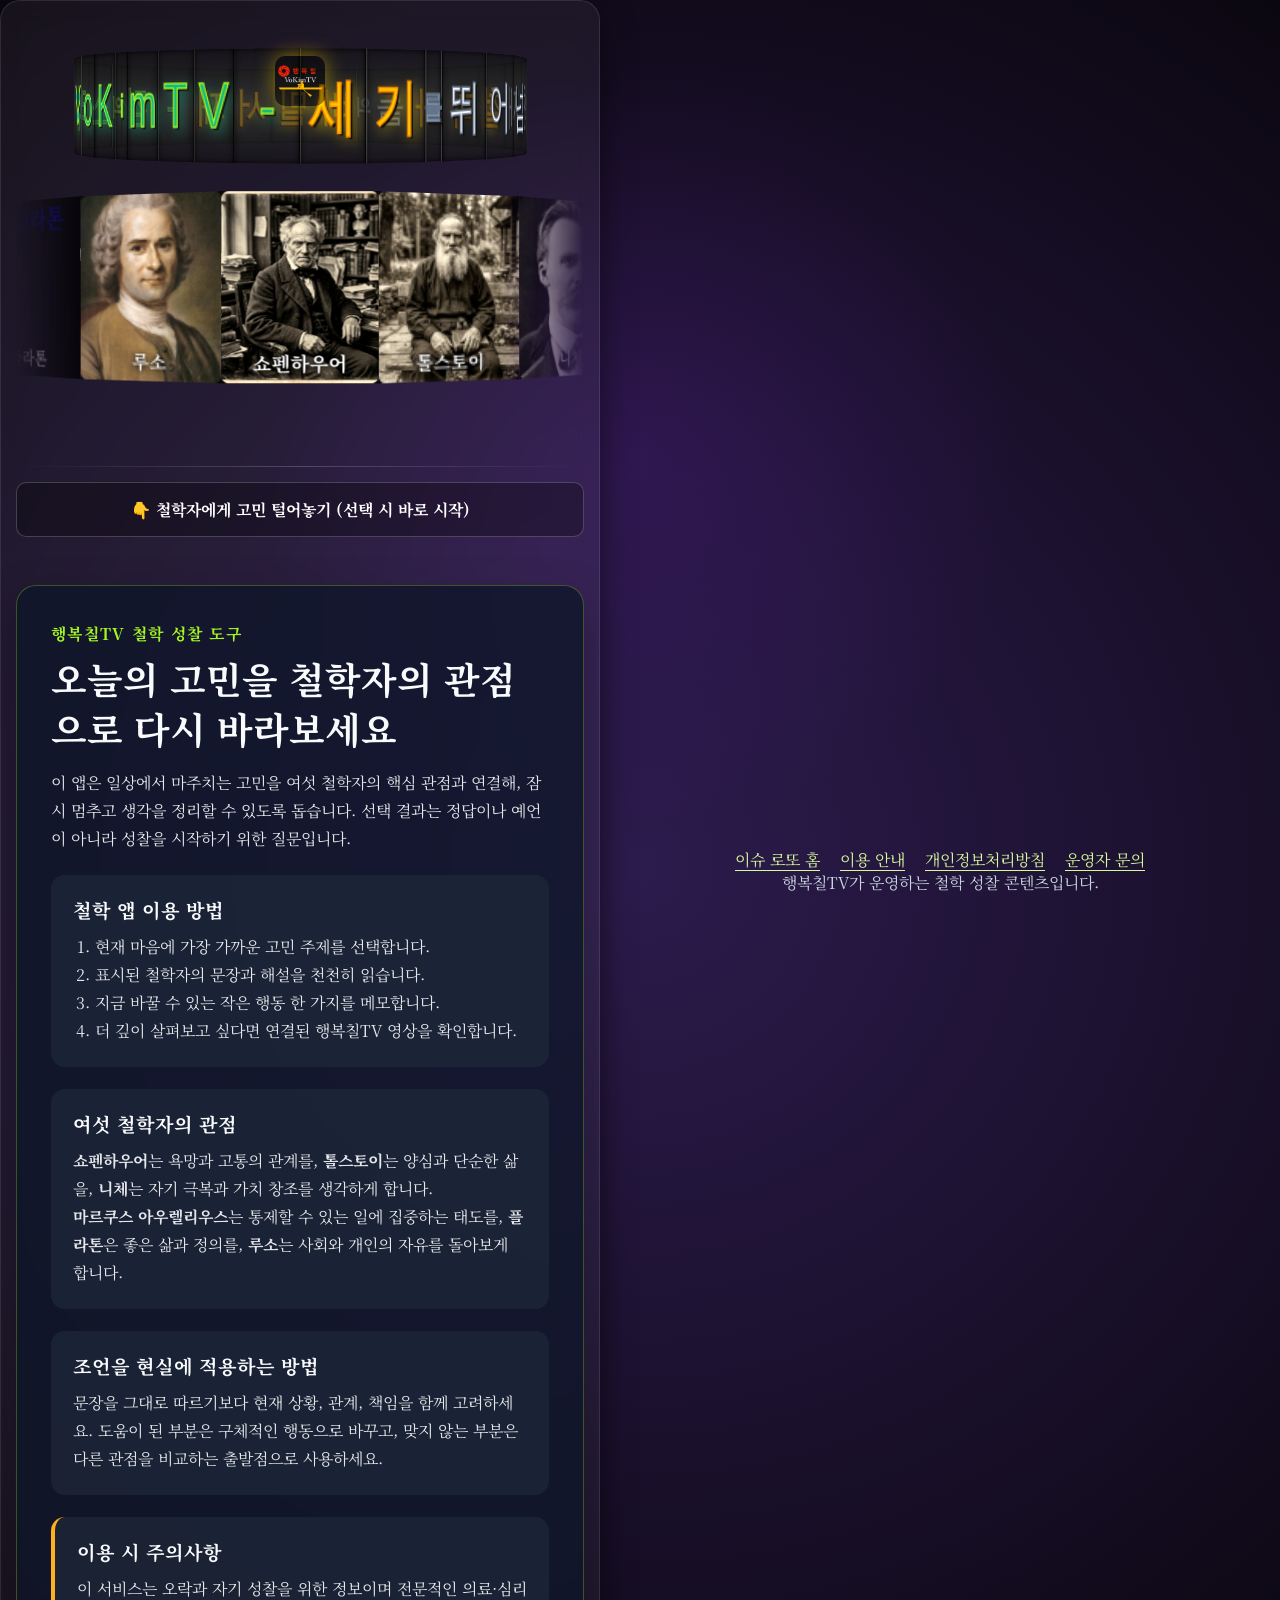
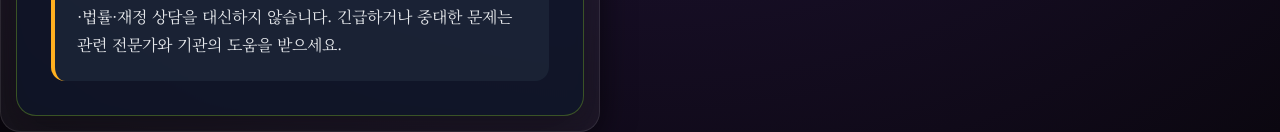
==== commit 0490f818: "feat: prepare philosophy app for AdSense review" ====
--- a/philosophy-V1/index.html
+++ b/philosophy-V1/index.html
@@ -4,10 +4,14 @@
     <meta charset="UTF-8">
     <!-- 모바일 기기에서도 예쁘게 보이도록 화면 크기를 맞춰주는 태그입니다 -->
     <meta name="viewport" content="width=device-width, initial-scale=1.0">
+    <meta name="robots" content="index, follow">
+    <link rel="canonical" href="https://vokim2503.github.io/philosophy-V1/">
+    <meta name="google-adsense-account" content="ca-pub-5598414628909120">
     
     <!-- 검색 엔진(구글, 네이버)에 우리 앱이 잘 노출되도록 하는 SEO(검색 엔진 최적화) 설정입니다 -->
     <title>행복칠TV | 시대의 철학 천재들</title>
     <meta name="description" content="명상과 철학의 채널 행복칠TV에서 제공하는 '시대의 철학 천재들'입니다. 쇼펜하우어, 톨스토이 등 천재들의 생각과 명언으로 오늘 하루의 해답을 찾아보세요.">
+    <script async src="https://pagead2.googlesyndication.com/pagead/js/adsbygoogle.js?client=ca-pub-5598414628909120" crossorigin="anonymous"></script>
     
     <!-- Google Fonts에서 우아하고 현대적인 느낌의 폰트(Pretendard/Noto Serif)를 가져옵니다 -->
     <link rel="preconnect" href="https://fonts.googleapis.com">
@@ -288,6 +292,38 @@
                 📺 이 철학자에 대한 행복칠TV 영상 바로보기
             </a>
         </section>
+
+        <section class="philosophy-content" aria-labelledby="philosophy-guide-title">
+            <p class="content-kicker">행복칠TV 철학 성찰 도구</p>
+            <h1 id="philosophy-guide-title">오늘의 고민을 철학자의 관점으로 다시 바라보세요</h1>
+            <p>이 앱은 일상에서 마주치는 고민을 여섯 철학자의 핵심 관점과 연결해, 잠시 멈추고 생각을 정리할 수 있도록 돕습니다. 선택 결과는 정답이나 예언이 아니라 성찰을 시작하기 위한 질문입니다.</p>
+
+            <article>
+                <h2>철학 앱 이용 방법</h2>
+                <ol>
+                    <li>현재 마음에 가장 가까운 고민 주제를 선택합니다.</li>
+                    <li>표시된 철학자의 문장과 해설을 천천히 읽습니다.</li>
+                    <li>지금 바꿀 수 있는 작은 행동 한 가지를 메모합니다.</li>
+                    <li>더 깊이 살펴보고 싶다면 연결된 행복칠TV 영상을 확인합니다.</li>
+                </ol>
+            </article>
+
+            <article>
+                <h2>여섯 철학자의 관점</h2>
+                <p><strong>쇼펜하우어</strong>는 욕망과 고통의 관계를, <strong>톨스토이</strong>는 양심과 단순한 삶을, <strong>니체</strong>는 자기 극복과 가치 창조를 생각하게 합니다.</p>
+                <p><strong>마르쿠스 아우렐리우스</strong>는 통제할 수 있는 일에 집중하는 태도를, <strong>플라톤</strong>은 좋은 삶과 정의를, <strong>루소</strong>는 사회와 개인의 자유를 돌아보게 합니다.</p>
+            </article>
+
+            <article>
+                <h2>조언을 현실에 적용하는 방법</h2>
+                <p>문장을 그대로 따르기보다 현재 상황, 관계, 책임을 함께 고려하세요. 도움이 된 부분은 구체적인 행동으로 바꾸고, 맞지 않는 부분은 다른 관점을 비교하는 출발점으로 사용하세요.</p>
+            </article>
+
+            <aside class="philosophy-notice" aria-label="이용 시 주의사항">
+                <h2>이용 시 주의사항</h2>
+                <p>이 서비스는 오락과 자기 성찰을 위한 정보이며 전문적인 의료·심리·법률·재정 상담을 대신하지 않습니다. 긴급하거나 중대한 문제는 관련 전문가와 기관의 도움을 받으세요.</p>
+            </aside>
+        </section>
     </main>
 
     <!-- 철학자 갤러리 팝업 모달 -->
@@ -313,6 +349,16 @@
         </div>
     </div>
 
+    <footer class="philosophy-footer">
+        <nav aria-label="철학 앱 하단 메뉴">
+            <a href="../">이슈 로또 홈</a>
+            <a href="../guide.html">이용 안내</a>
+            <a href="../privacy.html">개인정보처리방침</a>
+            <a href="https://github.com/Vokim2503" target="_blank" rel="noopener noreferrer">운영자 문의</a>
+        </nav>
+        <p>행복칠TV가 운영하는 철학 성찰 콘텐츠입니다.</p>
+    </footer>
+
     <!-- 데이터베이스 및 스크립트 연결 -->
     <script src="videos.js?v=1"></script>
     <script src="app.js?v=4"></script>
--- a/philosophy-V1/index.css
+++ b/philosophy-V1/index.css
@@ -606,3 +606,110 @@
     height: 100%;
     border-radius: 8px;
 }
+
+/* ====================================================
+   검색 가능한 철학 안내 콘텐츠와 운영 정보
+==================================================== */
+.philosophy-content {
+    width: 100%;
+    margin-top: 48px;
+    padding: 34px;
+    box-sizing: border-box;
+    text-align: left;
+    color: #e5e7eb;
+    background: rgba(15, 23, 42, 0.78);
+    border: 1px solid rgba(164, 245, 34, 0.28);
+    border-radius: 20px;
+    box-shadow: 0 18px 45px rgba(0, 0, 0, 0.28);
+}
+
+.philosophy-content h1,
+.philosophy-content h2 {
+    color: #f8fafc;
+    line-height: 1.35;
+}
+
+.philosophy-content h1 {
+    margin: 6px 0 16px;
+    font-size: clamp(1.65rem, 5vw, 2.3rem);
+}
+
+.philosophy-content h2 {
+    margin: 0 0 10px;
+    font-size: 1.2rem;
+}
+
+.philosophy-content p,
+.philosophy-content li {
+    line-height: 1.75;
+}
+
+.philosophy-content article,
+.philosophy-notice {
+    margin-top: 22px;
+    padding: 22px;
+    background: rgba(30, 41, 59, 0.72);
+    border-radius: 14px;
+}
+
+.philosophy-content ol {
+    margin: 0;
+    padding-left: 1.35rem;
+}
+
+.content-kicker {
+    margin: 0;
+    color: #a4f522;
+    font-weight: 700;
+    letter-spacing: 0.08em;
+}
+
+.philosophy-notice {
+    border-left: 4px solid #ffb020;
+}
+
+.philosophy-footer {
+    width: min(900px, calc(100% - 32px));
+    margin: 30px auto 20px;
+    padding: 22px;
+    box-sizing: border-box;
+    text-align: center;
+    color: #cbd5e1;
+}
+
+.philosophy-footer nav {
+    display: flex;
+    justify-content: center;
+    flex-wrap: wrap;
+    gap: 10px 20px;
+}
+
+.philosophy-footer a {
+    color: #d9f99d;
+    text-decoration: underline;
+    text-underline-offset: 4px;
+}
+
+.philosophy-footer a:hover,
+.philosophy-footer a:focus-visible {
+    color: #fff;
+    outline: 2px solid #a4f522;
+    outline-offset: 4px;
+}
+
+@media (max-width: 640px) {
+    .philosophy-content {
+        margin-top: 34px;
+        padding: 22px 16px;
+    }
+
+    .philosophy-content article,
+    .philosophy-notice {
+        padding: 18px 14px;
+    }
+
+    .philosophy-footer {
+        width: calc(100% - 20px);
+        padding: 18px 10px;
+    }
+}
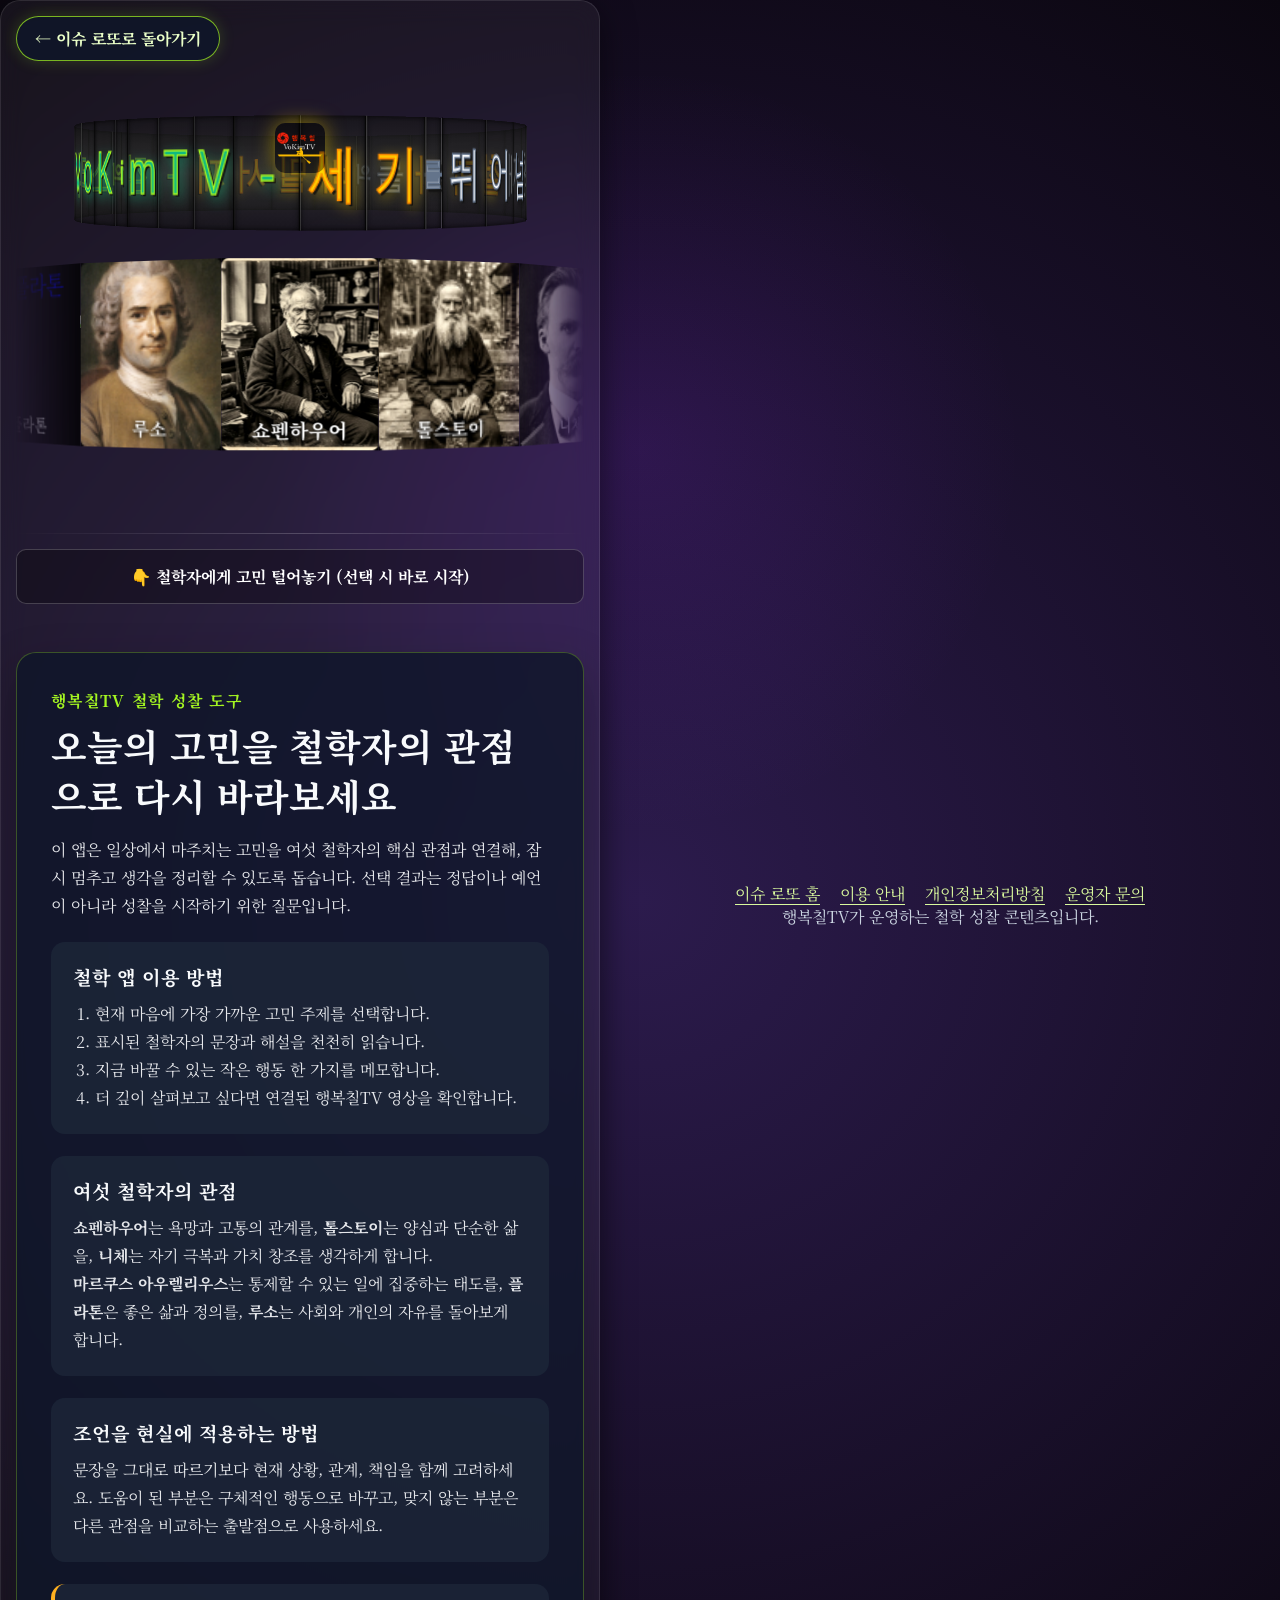
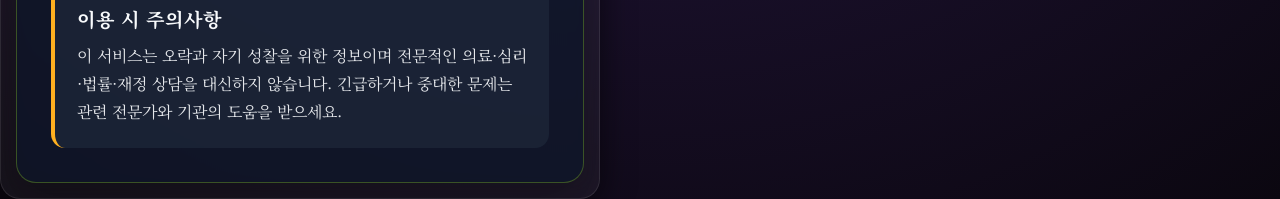
==== commit e32e74b6: "fix: add philosophy home return button" ====
--- a/philosophy-V1/index.html
+++ b/philosophy-V1/index.html
@@ -104,6 +104,10 @@
 
     <!-- 화면 중앙에 들어갈 메인 상자(Glassmorphism 유리 효과)입니다 -->
     <main class="container">
+        <nav class="philosophy-top-nav" aria-label="앱 이동">
+            <a class="home-return-button" href="../">← 이슈 로또로 돌아가기</a>
+        </nav>
+
         <header>
             <div class="circular-logo-container">
                 <div class="logo-center">
--- a/philosophy-V1/index.css
+++ b/philosophy-V1/index.css
@@ -610,6 +610,39 @@
 /* ====================================================
    검색 가능한 철학 안내 콘텐츠와 운영 정보
 ==================================================== */
+.philosophy-top-nav {
+    width: 100%;
+    margin-bottom: 22px;
+    text-align: left;
+}
+
+.home-return-button {
+    display: inline-flex;
+    align-items: center;
+    min-height: 44px;
+    max-width: 100%;
+    padding: 10px 18px;
+    box-sizing: border-box;
+    color: #eaffc8;
+    background: rgba(15, 23, 42, 0.82);
+    border: 1px solid rgba(164, 245, 34, 0.72);
+    border-radius: 999px;
+    box-shadow: 0 0 16px rgba(164, 245, 34, 0.18);
+    font-weight: 700;
+    text-decoration: none;
+    transition: background 0.2s, box-shadow 0.2s, transform 0.2s;
+}
+
+.home-return-button:hover,
+.home-return-button:focus-visible {
+    color: #fff;
+    background: rgba(56, 76, 30, 0.82);
+    box-shadow: 0 0 22px rgba(164, 245, 34, 0.36);
+    outline: 2px solid #a4f522;
+    outline-offset: 3px;
+    transform: translateY(-1px);
+}
+
 .philosophy-content {
     width: 100%;
     margin-top: 48px;
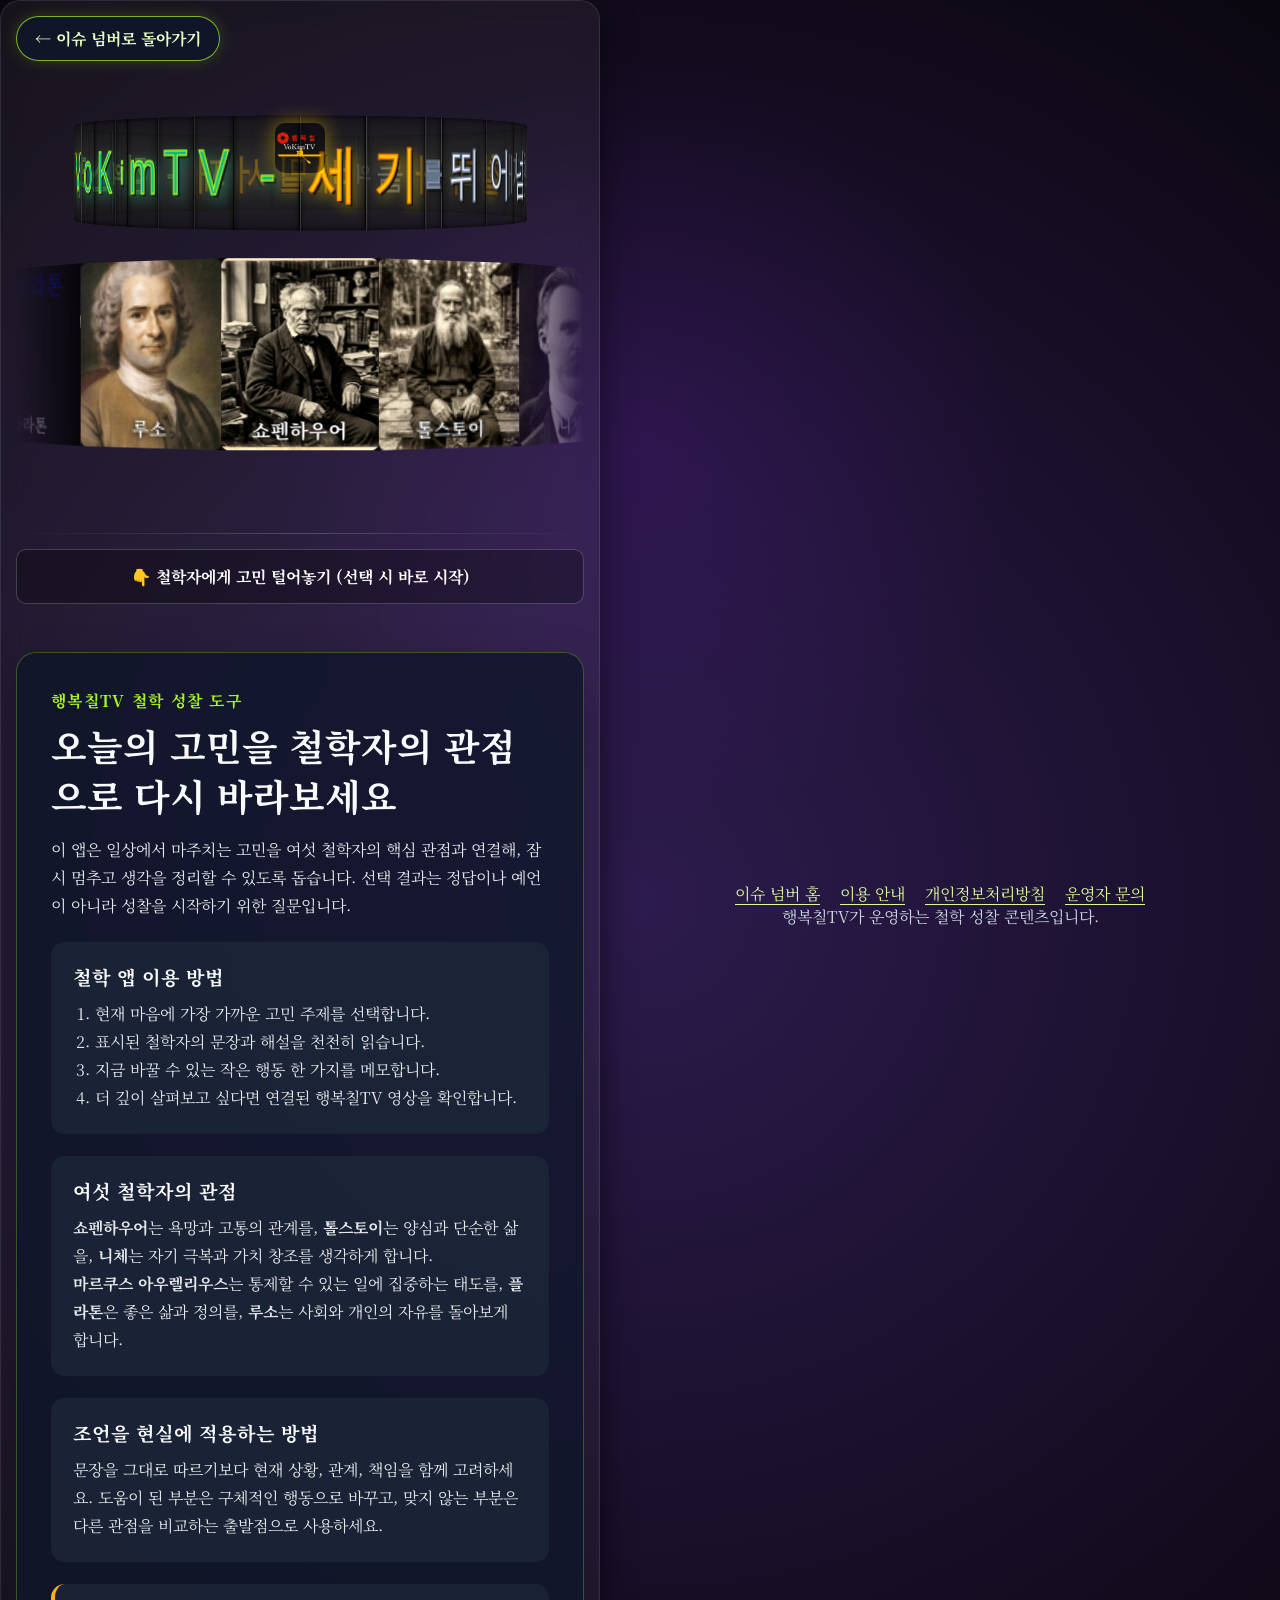
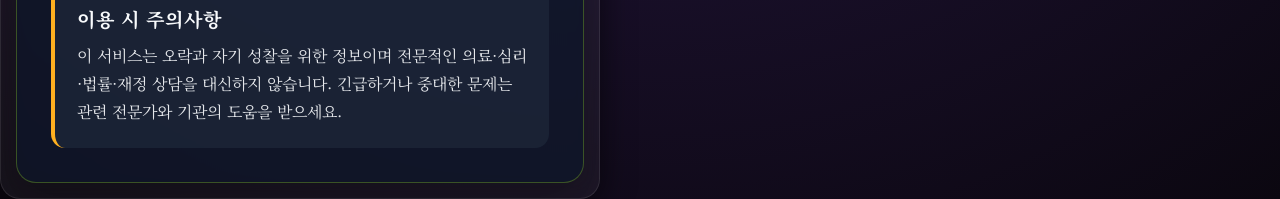
==== commit 1644659f: "fix: remove all lottery/gambling-adjacent content for AdSense re-review Three consecutive AdSense re" ====
--- a/philosophy-V1/index.html
+++ b/philosophy-V1/index.html
@@ -19,7 +19,7 @@
     <link href="https://fonts.googleapis.com/css2?family=Noto+Serif+KR:wght@300;400;700&display=swap" rel="stylesheet">
     
     <!-- 우리가 예쁘게 꾸밀 CSS 디자인 파일을 연결합니다 (캐시 방지용 버전 추가) -->
-    <link rel="stylesheet" href="index.css">
+    <link rel="stylesheet" href="index.css?v=e32e74b">
     <!-- 카페24 당당해 폰트 -->
     <link href="https://cdn.jsdelivr.net/gh/projectnoonnu/noonfonts_2001@1.2/Cafe24Dangdanghae.woff" rel="preload" as="font" type="font/woff" crossorigin>
     <style>
@@ -105,7 +105,7 @@
     <!-- 화면 중앙에 들어갈 메인 상자(Glassmorphism 유리 효과)입니다 -->
     <main class="container">
         <nav class="philosophy-top-nav" aria-label="앱 이동">
-            <a class="home-return-button" href="../">← 이슈 로또로 돌아가기</a>
+            <a class="home-return-button" href="../">← 이슈 넘버로 돌아가기</a>
         </nav>
 
         <header>
@@ -355,7 +355,7 @@
 
     <footer class="philosophy-footer">
         <nav aria-label="철학 앱 하단 메뉴">
-            <a href="../">이슈 로또 홈</a>
+            <a href="../">이슈 넘버 홈</a>
             <a href="../guide.html">이용 안내</a>
             <a href="../privacy.html">개인정보처리방침</a>
             <a href="https://github.com/Vokim2503" target="_blank" rel="noopener noreferrer">운영자 문의</a>
